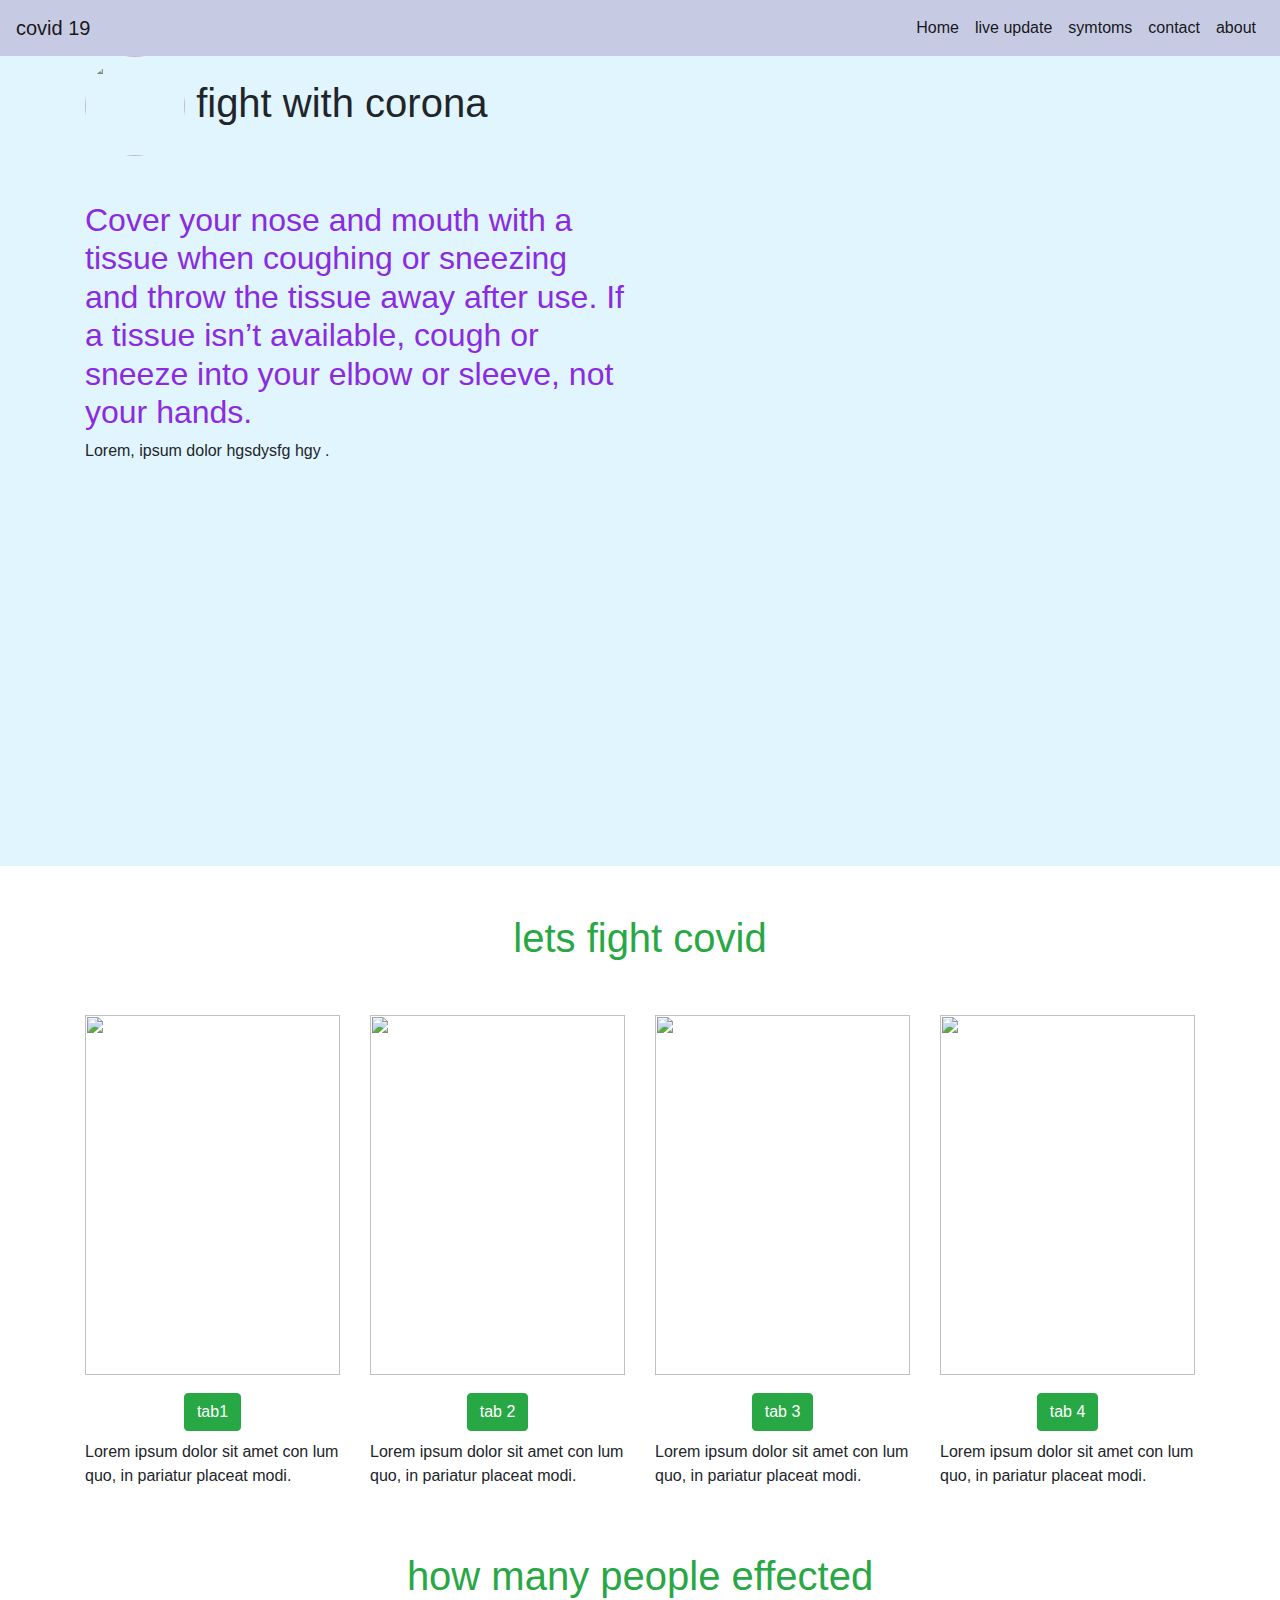
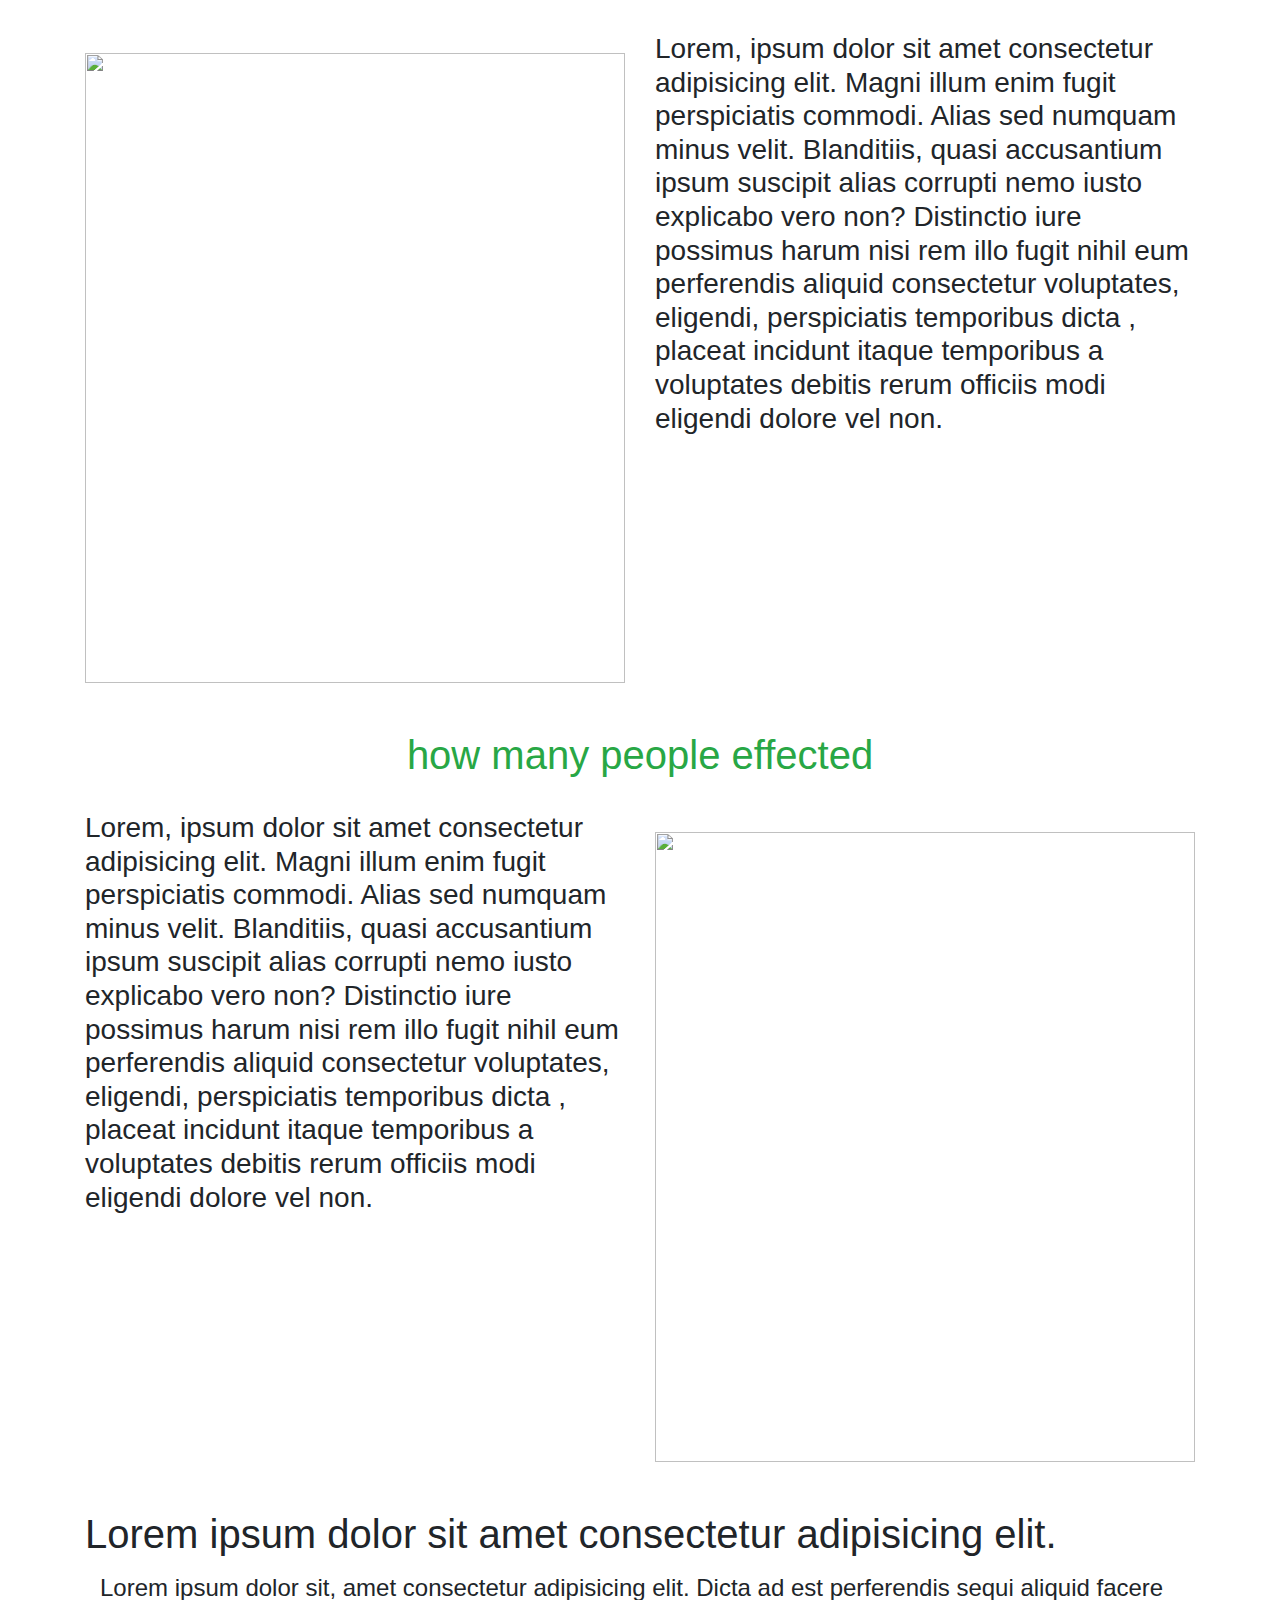
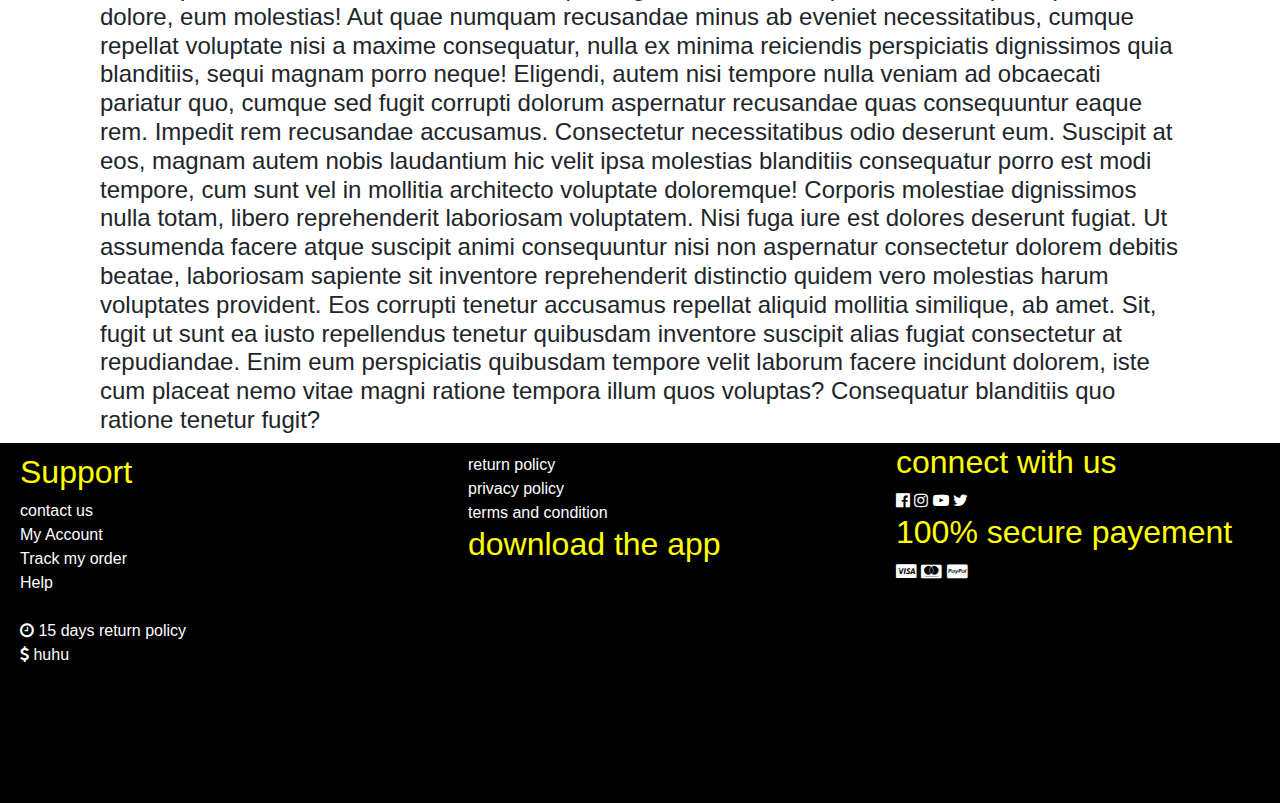
==== index.html @ e2f9624c "covid" ====
<!doctype html>
<html lang="en">

<head>
    <!-- Required meta tags -->
    <meta charset="utf-8">
    <meta name="viewport" content="width=device-width, initial-scale=1, shrink-to-fit=no">

    <!-- Bootstrap CSS -->
    <link rel="stylesheet" href="https://maxcdn.bootstrapcdn.com/bootstrap/4.0.0/css/bootstrap.min.css"
        integrity="sha384-Gn5384xqQ1aoWXA+058RXPxPg6fy4IWvTNh0E263XmFcJlSAwiGgFAW/dAiS6JXm" crossorigin="anonymous">
        
    <link rel="stylesheet" href="https://cdnjs.cloudflare.com/ajax/libs/font-awesome/4.7.0/css/font-awesome.min.css">    


    <title>Hello, world!</title>
    <link rel="stylesheet" href="style.css">
</head>

<body>
    <nav class="navbar navbar-expand-lg navbar-light bg-light">
        <a class="navbar-brand" href="#"> covid 19 </a>
        <button class="navbar-toggler" type="button" data-toggle="collapse" data-target="#navbarSupportedContent"
            aria-controls="navbarSupportedContent" aria-expanded="false" aria-label="Toggle navigation">
            <span class="navbar-toggler-icon"></span>
        </button>

        <div class="collapse navbar-collapse" id="navbarSupportedContent">
            <ul class="navbar-nav ml-auto ">
                <li class="nav-item active">
                    <a class="nav-link" href="#">Home <span class="sr-only">(current)</span></a>
                </li>
                <li class="nav-item active">
                    <a class="nav-link" href="#">live update <span class="sr-only">(current)</span></a>
                </li>

                <li class="nav-item active">
                    <a class="nav-link" href="#"> symtoms <span class="sr-only">(current)</span></a>
                </li>

                <li class="nav-item active">
                    <a class="nav-link" href="#"> contact <span class="sr-only">(current)</span></a>
                </li>

                <li class="nav-item active">
                    <a class="nav-link" href="#"> about <span class="sr-only">(current)</span></a>
                </li>

            </ul>

        </div>
    </nav>

    <section class="guru">

        <div class="container">
            <div class="row">
                <div class="col-md-6">
                    <!-- <h2 class="headh2"> 'this time to vacsine' </h2> -->
                    <h1> <span class="rotate">
                            <img src="imgs/logo-removebg-preview__4_-removebg-preview (1).png" class="coro" alt="">
                        </span>fight with corona </h1>
                    <h3 class="head3">Cover your nose and mouth with a tissue when coughing or sneezing and throw the
                        tissue away after use. If a tissue isn’t available, cough or sneeze into your elbow or sleeve,
                        not your hands.</h3>
                    <p>Lorem, ipsum dolor hgsdysfg hgy .</p>
                </div>
                <div class="col-md-6">
                    <div class="front"></div>
                </div>

            </div>
        </div>
    </section>





    <section class="redi">
        <div class="col-md-12 text-center text-success mt-5">
            <h1>lets fight covid </h1>
        </div>
        <div class="container">
            <div class="row">
                <div class="col-md-3 pop "> <img src="imgs/fdeefd3989a52b9cb650f6db6287cf89.png" class="fron" alt="">

                    <div class="text-center"> <button class="btn btn-success check " onclick="showpannel(0, '#fff')">
                            tab1</button></div>

                    <p>Lorem ipsum dolor sit amet con lum quo, in pariatur placeat modi.</p>
                </div>





                <div class="col-md-3 pop "> <img src="imgs/hakan-nural-9c3C_KojYMQ-unsplash.jpg" class="fron" alt="">
                    <div class="text-center"> <button class="btn btn-success check " onclick="showpannel(1, '#000')">
                            tab 2</button></div>
                    <p>Lorem ipsum dolor sit amet con lum quo, in pariatur placeat modi.</p>
                </div>





                <div class="col-md-3  pop"> <img src="imgs/maskmedicare-shop-J4YRRnP5eAU-unsplash.jpg" class="fron"
                        alt="">
                    <div class="text-center"> <button class="btn btn-success check" onclick="showpannel(2, '#f77336')">
                            tab 3 </button></div>
                    <p>Lorem ipsum dolor sit amet con lum quo, in pariatur placeat modi.</p>
                </div>
                <div class="col-md-3 pop "> <img
                        src="imgs/pngtree-covid-19-coronavirus-symptoms-infographic-png-image_5354434.jpg" class="fron"
                        alt="">
                    <div class="text-center"> <button class="btn btn-success check" onclick="showpannel(3, '#f44666')">
                            tab 4 </button></div>
                    <p>Lorem ipsum dolor sit amet con lum quo, in pariatur placeat modi.</p>
                </div>

            </div>
        </div>



        <div class="tabpannel   "> Lorem, ipsum dolor sit amet consectetur adipisicing elit. Consequuntur officiis
            laudantium deleniti corrupti voluptatibus fugiat quis, debitis perspiciatis facilis temporibus ipsam eveniet
            obcaecati aperiam quo porro velit impedit, qui quas beatae dolorem accusamus magnam quisquam. Voluptates
            voluptatum optio ipsa obcaecati, error porro nobis corporis aspernatur doloremque molestiae adipisci minima
            voluptate ipsum dicta fugit numquam illum autem repudiandae cum esse incidunt, rem recusandae eveniet sit?
            Quia, ipsa nihil aut possimus nobis temporibus, enim quis omnis, neque consequuntur quibusdam quisquam
            molestiae necessitatibus. </div>
        <div class="tabpannel">



            <table bgcolor="pink" width="100%" border="1px" cellpadding="8px">


                <h2> COUNTRY data </h2>


                <tr bgcolor="yellow">
                    <th> sr no.</th>
                    <th> country </th>
                    <th> new confirm </th>
                    <th> new death </th>
                    <th> new recovers</th>
                    <th>toatl confirm </th>
                    <th> toatal death</th>
                    <th>total recover</th>
                </tr>
                <tbody id="Contry-wise"></tbody>


            </table>


        </div>



        <div class="tabpannel"> tab 3 </div>
        <div class="tabpannel   "> Lorem, ipsum dolor sit amet consectetur adipisicing elit. Consequuntur officiis
            laudantium deleniti corrupti voluptatibus fugiat quis, debitis perspiciatis facilis temporibus ipsam eveniet
            obcaecati aperiam quo porro velit impedit, qui quas beatae dolorem accusamus magnam quisquam. Voluptates
            voluptatum optio ipsa obcaecati, error porro nobis corporis aspernatur doloremque molestiae adipisci minima
            voluptate ipsum dicta fugit numquam illum autem repudiandae cum esse incidunt, rem recusandae eveniet sit?
            Quia, ipsa nihil aut possimus nobis temporibus, enim quis omnis, neque consequuntur quibusdam quisquam
            molestiae necessitatibus. </div>


    </section>





    <!-- <section>
        <div class="col-md-12 text-center text-success mt-5">
            <h1>lets fight covid </h1>
        </div>
        <div class="container">
            <div class="row">
                <div class="col-md-3 "> <img src="imgs/fdeefd3989a52b9cb650f6db6287cf89.png" class="fron" alt="">
                    <h1>Lorem, ipsum </h1> <br>
                    <p>Lorem ipsum dolor sit amet con lum quo, in pariatur placeat modi.</p>
                </div>
                <div class="col-md-3 "> <img src="imgs/hakan-nural-9c3C_KojYMQ-unsplash.jpg" class="fron" alt="">
                    <h1>Lorem, ipsum </h1> <br>
                    <p>Lorem ipsum dolor sit amet con lum quo, in pariatur placeat modi.</p>
                </div>
                <div class="col-md-3 "> <img src="imgs/maskmedicare-shop-J4YRRnP5eAU-unsplash.jpg" class="fron" alt="">
                    <h1>Lorem, dolor</h1> <br>
                    <p>Lorem ipsum dolor sit amet con lum quo, in pariatur placeat modi.</p>
                </div>
                <div class="col-md-3 "> <img
                        src="imgs/pngtree-covid-19-coronavirus-symptoms-infographic-png-image_5354434.jpg" class="fron"
                        alt="">
                    <h1> , ipsum dolor.</h1> <br>
                    <p>Lorem ipsum dolor sit amet con lum quo, in pariatur placeat modi.</p>
                </div>

            </div>
        </div>

    </section> -->










    <section>
        <div class="col-md-12 text-center text-success mt-5">
            <h1>how many people effected </h1>
        </div>

        <div class="container">
            <div class="row">
                <div class="col-lg-6">
                    <img src="imgs/virus-covid-19-face-mask-coronavirus-COVID-19-shut.jpg" class="gaadi" alt="">
                </div>
                <div class="col-lg-6 mt-4">
                    <h3>Lorem, ipsum dolor sit amet consectetur adipisicing elit. Magni illum enim fugit perspiciatis
                        commodi. Alias sed numquam minus velit. Blanditiis, quasi accusantium ipsum suscipit alias
                        corrupti nemo iusto explicabo vero non? Distinctio iure possimus harum nisi rem illo fugit nihil
                        eum perferendis aliquid consectetur voluptates, eligendi, perspiciatis temporibus dicta ,
                        placeat incidunt itaque temporibus a voluptates debitis rerum officiis modi eligendi dolore vel
                        non.</h3> <br>



                </div>

            </div>
        </div>
    </section>



    <section>
        <div class="col-md-12 text-center text-success mt-5">
            <h1>how many people effected </h1>
        </div>
        <div class="container">
            <div class="row">
                <div class="col-lg-6  mt-4">
                    <h3>Lorem, ipsum dolor sit amet consectetur adipisicing elit. Magni illum enim fugit perspiciatis
                        commodi. Alias sed numquam minus velit. Blanditiis, quasi accusantium ipsum suscipit alias
                        corrupti nemo iusto explicabo vero non? Distinctio iure possimus harum nisi rem illo fugit nihil
                        eum perferendis aliquid consectetur voluptates, eligendi, perspiciatis temporibus dicta ,
                        placeat incidunt itaque temporibus a voluptates debitis rerum officiis modi eligendi dolore vel
                        non.</h3> <br>


                </div>
                <div class="col-lg-6 ">
                    <img src="imgs/06ecbbb1-6be9-4733-8623-217a39885625-369x246.jpg" class="gaadi" alt="">

                </div>
            </div>
        </div>
    </section>



    <section>
        <div class="container">
            <div class="row">
                <div class="col-md-12 mt-5"><h1> Lorem ipsum dolor sit amet consectetur adipisicing elit.</h1></div>
            </div>
            <div class="col-md-12 mt-2">
                <h4>
                    Lorem ipsum dolor sit, amet consectetur adipisicing elit. Dicta ad est perferendis sequi aliquid
                    facere dolore, eum molestias! Aut quae numquam recusandae minus ab eveniet necessitatibus, cumque
                    repellat voluptate nisi a maxime consequatur, nulla ex minima reiciendis perspiciatis dignissimos
                    quia blanditiis, sequi magnam porro neque! Eligendi, autem nisi tempore nulla veniam ad obcaecati
                    pariatur quo, cumque sed fugit corrupti dolorum aspernatur recusandae quas consequuntur eaque rem.
                    Impedit rem recusandae accusamus. Consectetur necessitatibus odio deserunt eum. Suscipit at eos,
                    magnam autem nobis laudantium hic velit ipsa molestias blanditiis consequatur porro est modi
                    tempore, cum sunt vel in mollitia architecto voluptate doloremque! Corporis molestiae dignissimos
                    nulla totam, libero reprehenderit laboriosam voluptatem. Nisi fuga iure est dolores deserunt fugiat.
                    Ut assumenda facere atque suscipit animi consequuntur nisi non aspernatur consectetur dolorem
                    debitis beatae, laboriosam sapiente sit inventore reprehenderit distinctio quidem vero molestias
                    harum voluptates provident. Eos corrupti tenetur accusamus repellat aliquid mollitia similique, ab
                    amet. Sit, fugit ut sunt ea iusto repellendus tenetur quibusdam inventore suscipit alias fugiat
                    consectetur at repudiandae. Enim eum perspiciatis quibusdam tempore velit laborum facere incidunt
                    dolorem, iste cum placeat nemo vitae magni ratione tempora illum quos voluptas? Consequatur
                    blanditiis quo ratione tenetur fugit? 
                </h4>
            </div>
        </div>
    </section>


    <!-- 
    <div id="bida">
        <p>Lorem ipsum dolor sit amet consectetur adipisicing elit. Aperiam possimus aut officia optio? Magni iste
            tenetur voluptatem nemo id, fuga eos ea optio quia necessitatibus esse repellat dolorem numquam recusandae!
            Illo eos, distinctio necessitatibus, possimus ipsum amet dolore ad in velit minus corrupti repellendus illum
            ex maiores laudantium provident maxime saepe. Repellendus, vitae. Doloribus, error.</p>
    </div> -->



    <footer class="foot"> 

        <div class="box">

            <h2 class="yellow">  Support </h2>
            <div class="data">
                 
                   
                <li>   <a href="#">contact us  </a> </li>
                <li>   <a href="#"> My Account </a> </li>
                <li>   <a href="#">Track my order  </a> </li>
                <li>   <a href="#"> Help </a> </li>
                <br>
                <i class="fa fa-clock-o" aria-hidden="true"></i>
                 15 days return policy 


                 <br>

                 <i class="fa fa-usd" aria-hidden="true"></i>

                 huhu




                
            </div>
        </div>

        <div class="center-box">
             <div class="link">
                
                             
                   
                <li>   <a href="#"> return policy  </a> </li>
                <li>   <a href="#"> privacy policy  </a> </li>
                <li>   <a href="#"> terms and condition  </a> </li>
                <!-- <li>   <a href="#">fb </a> </li> -->
 
               
            <h2 class="yellow"> download the app </h2>
                <!-- <h6>logo are here google play store</h6> -->
                    
                  <!-- <img src="get.png"  class="sp"> -->
                  <!-- <p class="inh">@2021-22 , camoindila.com</p> -->

              </div>
            

        </div>



        <div class="right-box">

         
            <h2 class="yellow"> connect with us  </h2>
            <div class="contact">
                   
                   
 <i class="fa fa-facebook-official" aria-hidden="true"></i>
 <i class="fa fa-instagram" aria-hidden="true"></i>

                  <!-- <a href="#">fb </a> -->
                  <i class="fa fa-youtube-play" aria-hidden="true"></i>
                  <i class="fa fa-twitter" aria-hidden="true"></i>

                </div>
         
            <h2 class="yellow"> 100% secure payement </h2>
            <i class="fa fa-cc-visa" aria-hidden="true"></i>
             <i class="fa fa-cc-mastercard" aria-hidden="true"></i>
             <i class="fa fa-cc-paypal" aria-hidden="true"></i>

        </div>
    </footer>


    <!-- Optional JavaScript -->
    <!-- jQuery first, then Popper.js, then Bootstrap JS -->
    <script src="load.js"></script>
    <script src="jquery-3.6.0.js"></script>
    <script>

        $.ajax({

            url: "https://api.covid19api.com/summary",

            type: "GET",
            dataType: "JSON",
            success: function (data) {
                console.log(data);
                console.log(data);
                console.log(data.Countries);


                $.each(data.Global, function (key, value) {

                    $("#global-wise").append("<tr><td>" + key + "</td>  <td>" + value + "</td>   </tr>")
                });


                var sno = 1;

                $.each(data.Countries, function (key, value) {

                    $("#Contry-wise").append("<tr>" +
                        "<td>" + sno + "</td>" +

                        "<td>" + value.Country + "</td>" +
                        "<td>" + value.NewConfirmed + "</td>" +
                        "<td>" + value.NewDeaths + "</td>" +
                        "<td>" + value.NewRecovered + "</td>" +
                        "<td>" + value.TotalConfirmed + "</td>" +
                        "<td>" + value.TotalDeaths + "</td>" +
                        "<td>" + value.TotalRecovered + "</td>" +


                        "</tr>");
                    sno++;
                });
            }

        });
    </script>

</body>

</html>
---- style.css ----
.front{
    width: 100%;
    height: 90vh;
    position:  relative;
    /* background-image: linear-gradient(rgba(0, 0, 0, 0.5), rgba(0, 0, 0, 0.5)), url(./imgs/5375689.jpg); */
    background-image:   url(./imgs/5375689.jpg);

    background-size: cover;
 }
.guru{
    background-color: #e1f5fe;
    
}
 
nav{
    background-color: #e1f5fe;
}

.bg-light {
    background-color: #c6cae2!important;
    color: black;
}

.head3{
    color: blueviolet;
    margin-top: 5vh;
    font-family: sans-serif , cursive;
    font-size: 2rem;
}
.headh2{
    margin-top: 10vh;
    color:    black;
    font-size: 3rem;

   
}

.coro{
    /* margin-top: 5vh; */
    border-radius: 12vh;
    height: 100px;
    width: 100px;
}

.rotate img{
    animation: go 3s linear infinite;
 }

@keyframes go{
    0% {transform: rotate(0);}
    100% {transform: rotate(360deg);}
   

}
.fron{
    margin-top: 5vh;
    height: 40vh;
    width: 100%;
     background-size: cover;
    


}

.gaadi{
    margin-top: 5vh;
    height: 70vh;
    width: 100%;
    background-size: cover;

}

.check{
 margin-top: 2vh;
 margin-bottom: 1vh;

 }

 .check:hover{
     background-color:  red;
     color: black;
 }

 .tabpannel{
     height:  auto;
     background-color: white;
    color:     black;
    text-align: center;
    padding-top: 105px;
    box-sizing: border-box;
    font-family: serif;
    font-size:  22px;
display: none;
justify-content: center;
 margin: 10vh;
 }
 

 /* body{
     background-color: wheat;
 } */

 .foot{
    margin: 0;
    padding: 0;
    box-sizing: border-box;
    /* position: fixed; */
    background-color: black;
    bottom: 0;
    color: white;
    width: 100%;
    height: 40vh;
    display: flex;
}

.box{
    flex-basis: 35%;
    padding: 10px 20px;
}

.center-box{
    flex-basis: 35%;
    padding: 10px 20px;
}
.foot a  {
    color: white ;
    text-decoration: none;
    list-style: none;
}

.foot li {
    list-style-type: none;
}
.yellow {
    color: yellow;
}
 
.sp{
     position:  relative;
    height: 30vh;
    /* margin-right: 22vh; */
    margin-top: -12vh;

 }
 .inh{
     color: white;
     margin-top: -10vh;

 }
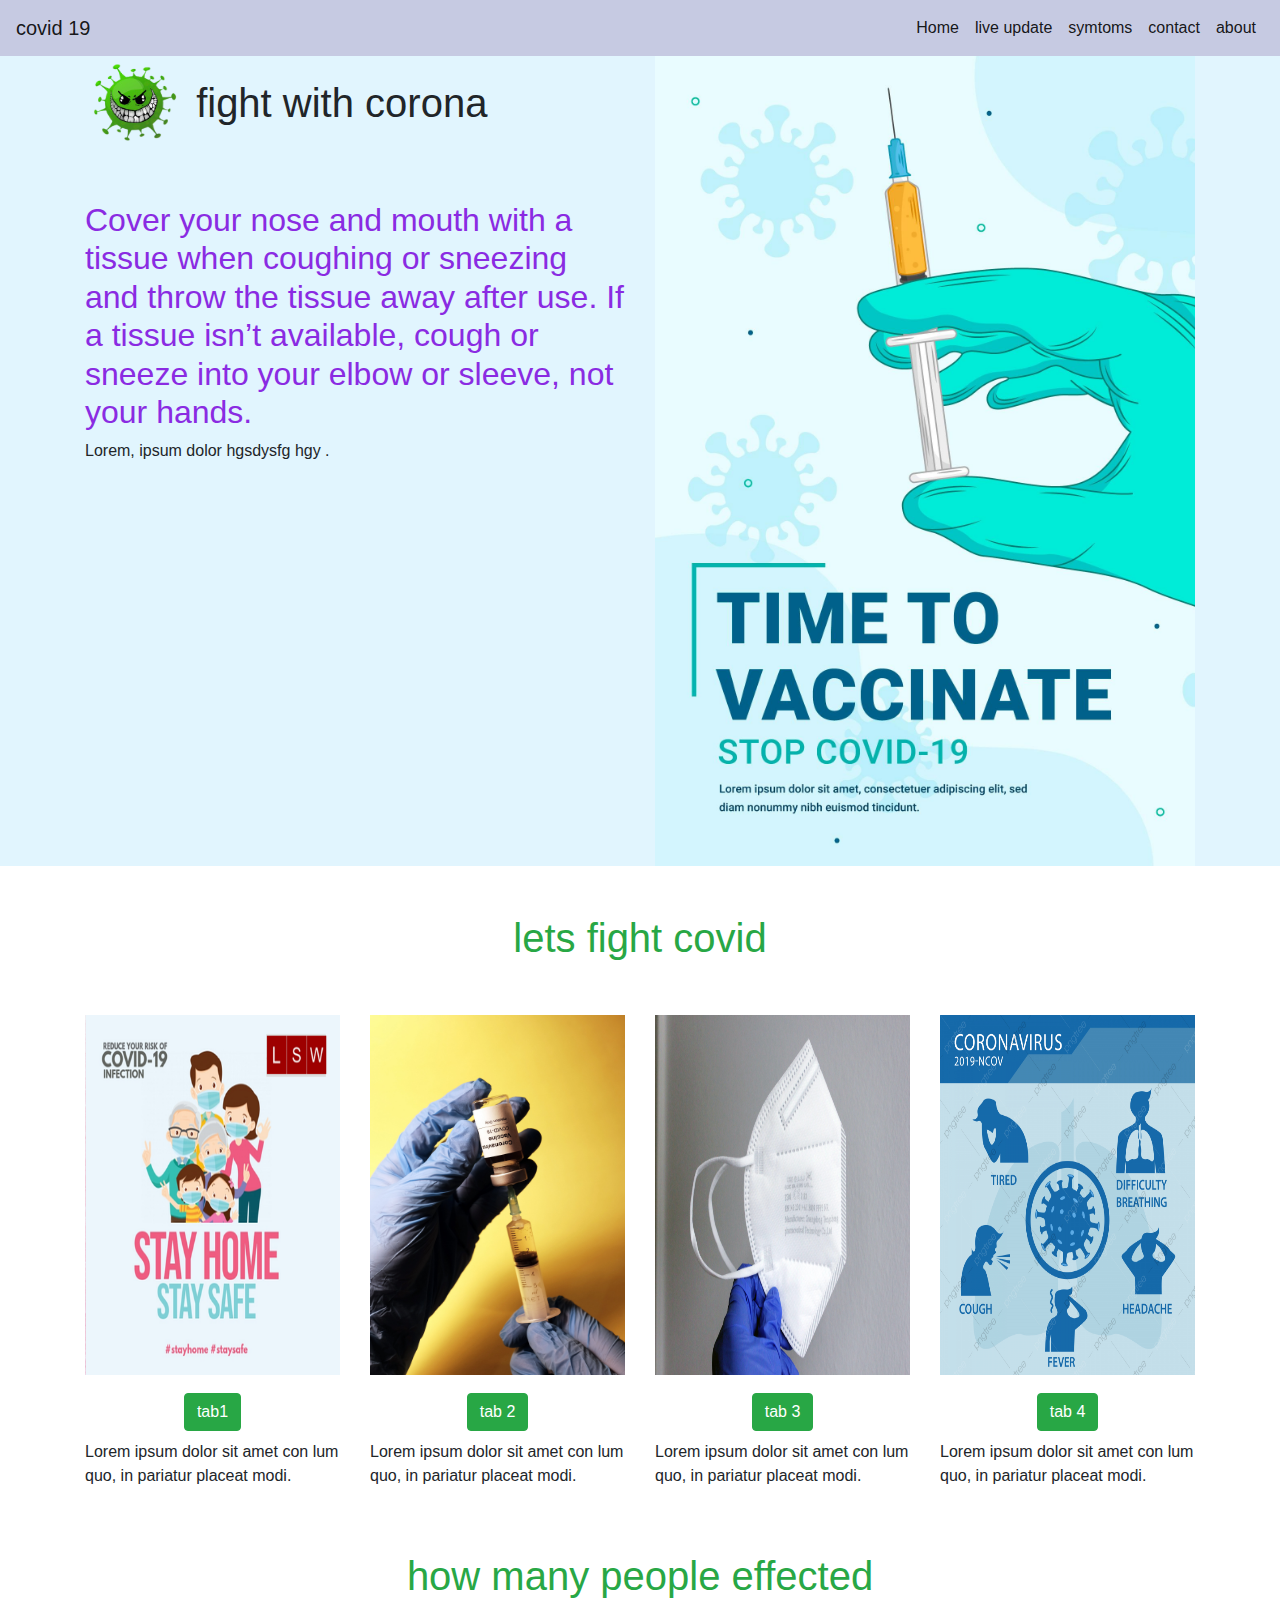
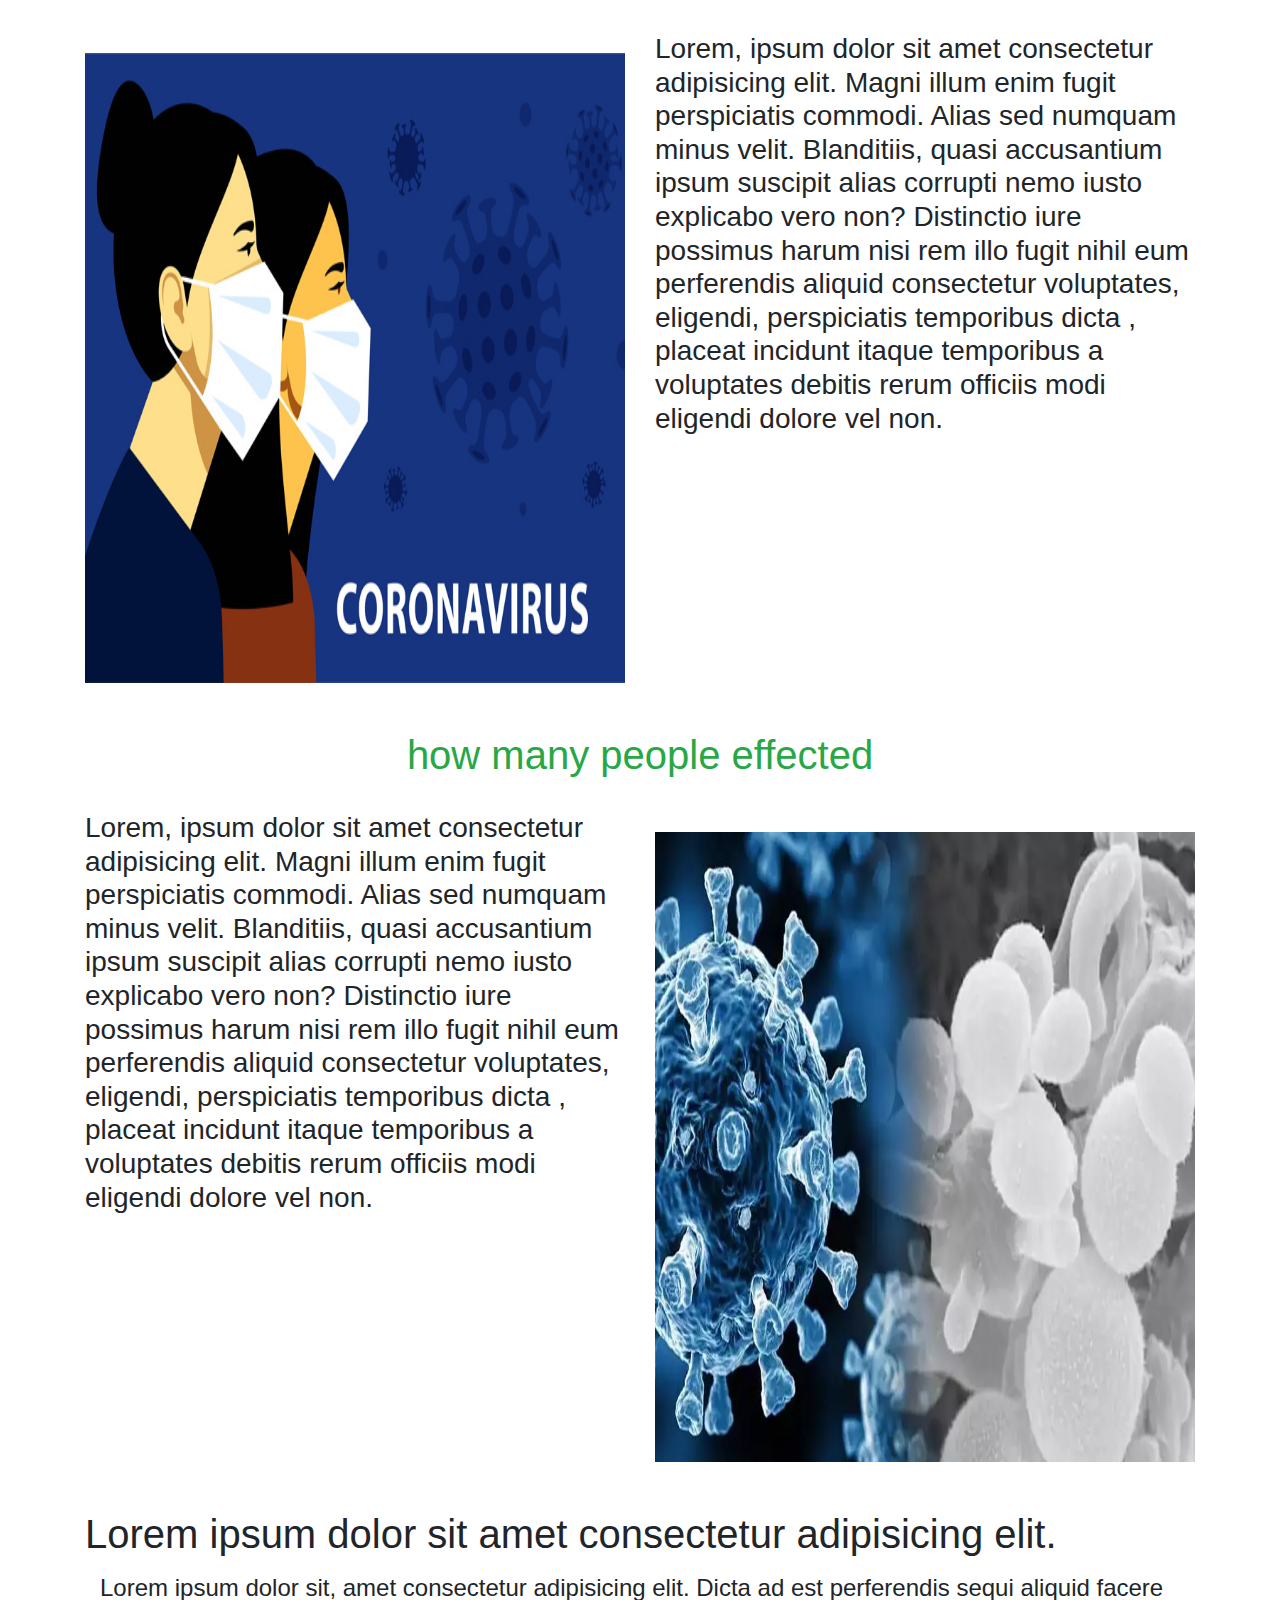
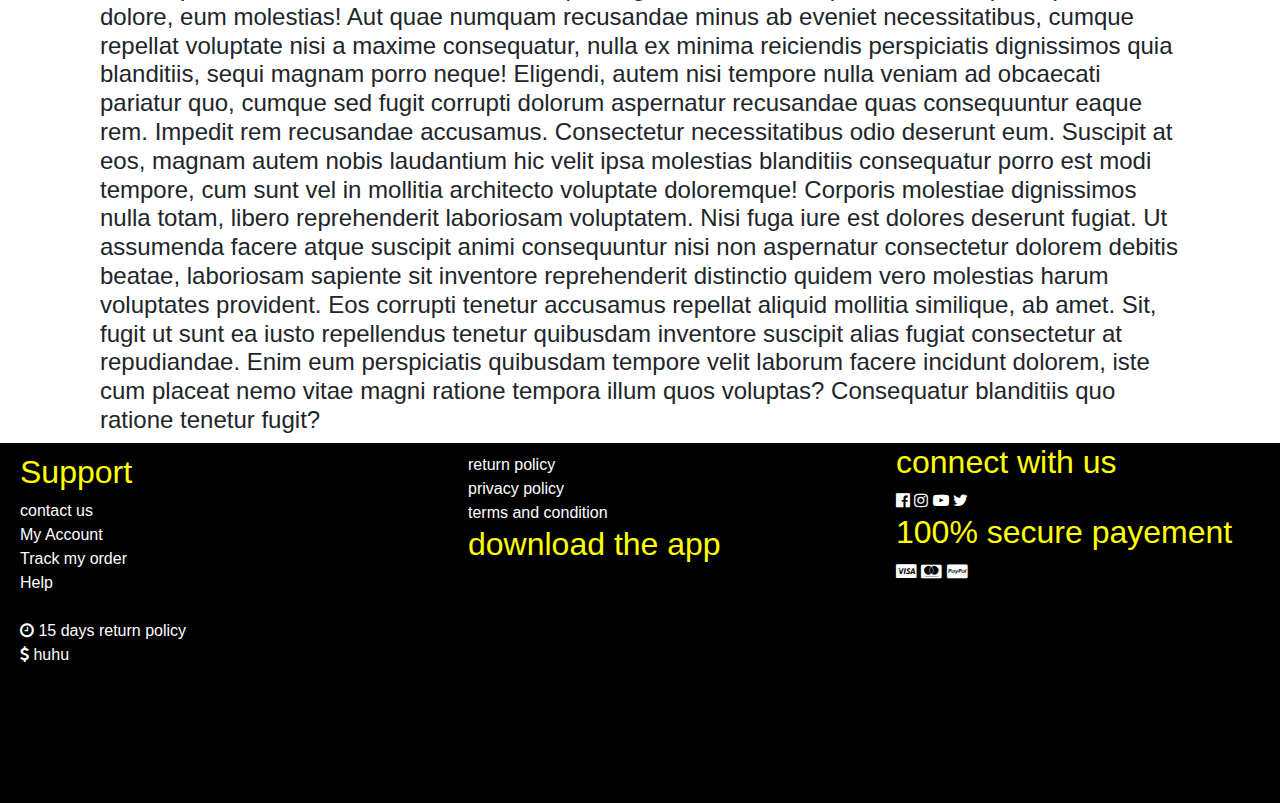
==== commit 2cffde60: "Update index.html" ====
--- a/index.html
+++ b/index.html
@@ -438,4 +438,4 @@
 
 </body>
 
-</html>+</html>
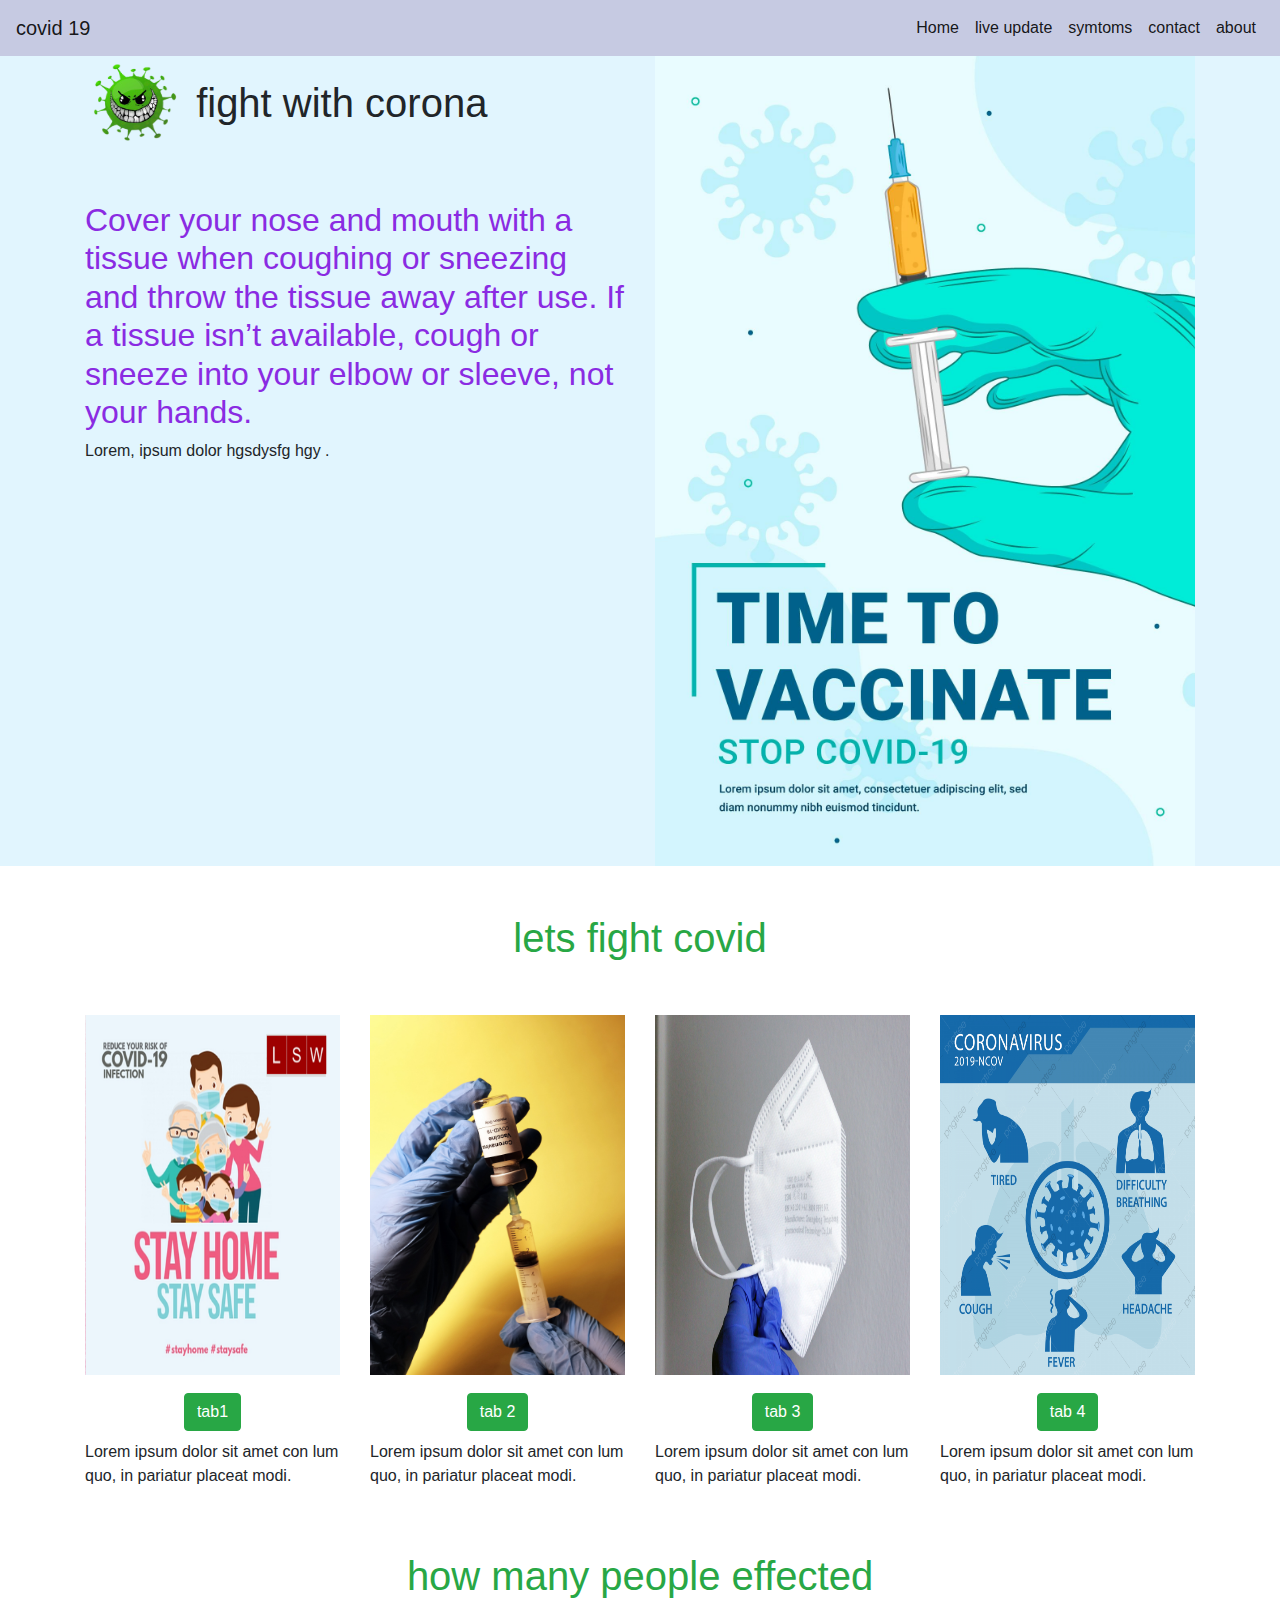
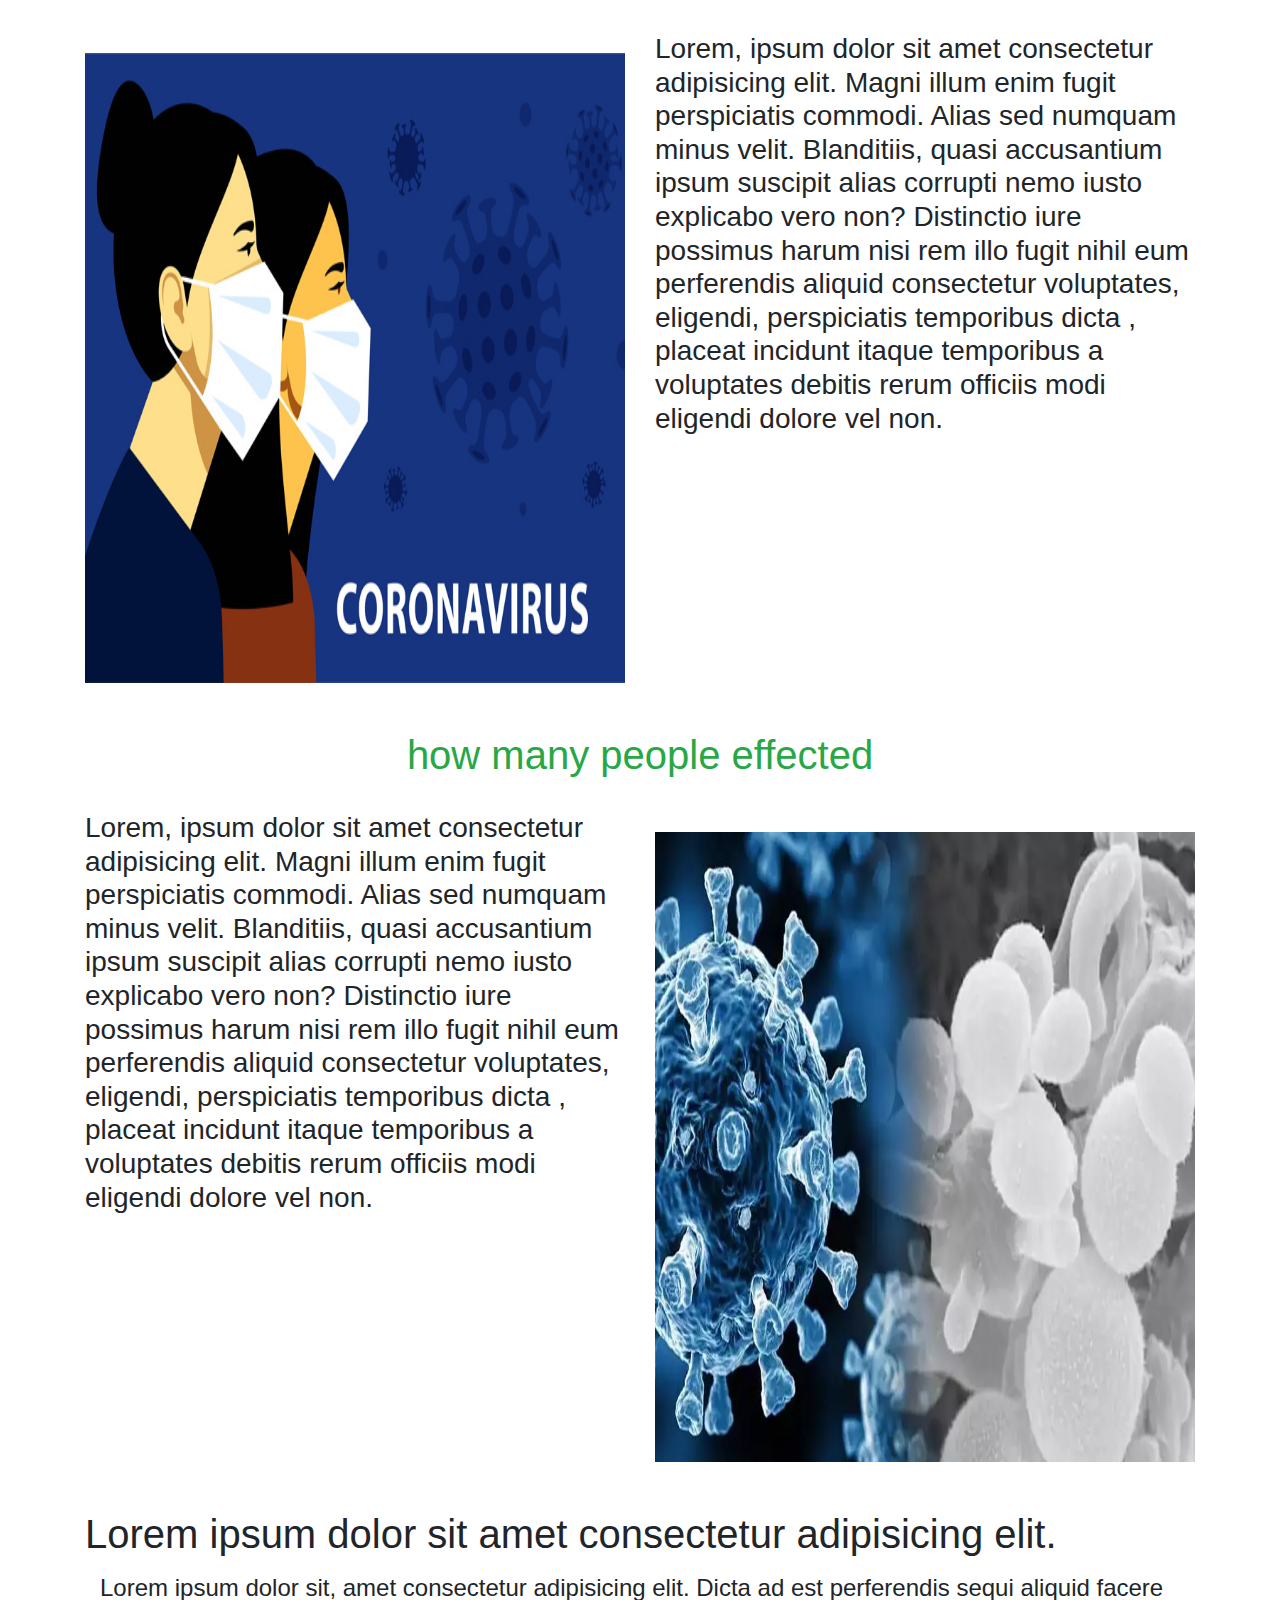
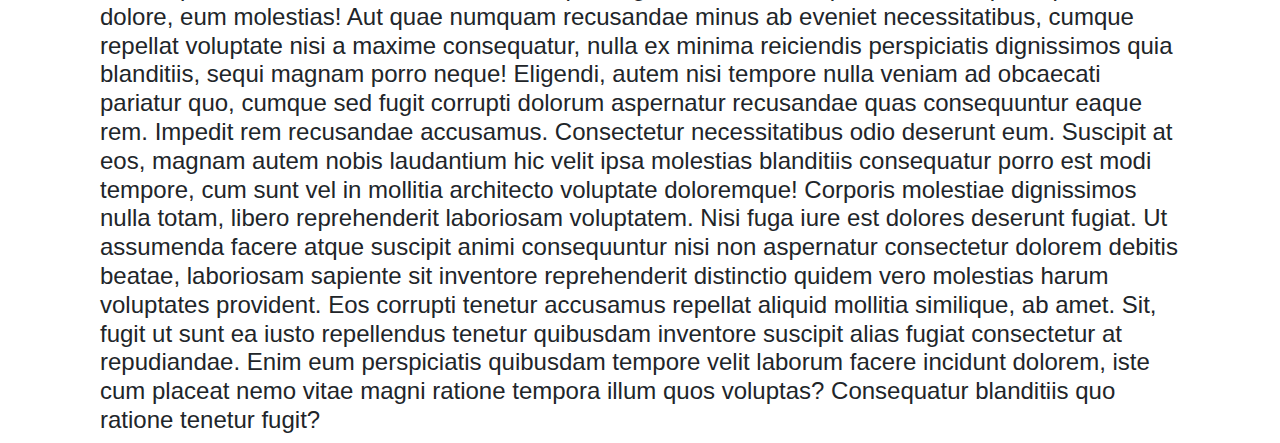
==== commit b05033c6: "Update index.html" ====
--- a/index.html
+++ b/index.html
@@ -308,84 +308,7 @@
     </div> -->
 
 
-
-    <footer class="foot"> 
-
-        <div class="box">
-
-            <h2 class="yellow">  Support </h2>
-            <div class="data">
-                 
-                   
-                <li>   <a href="#">contact us  </a> </li>
-                <li>   <a href="#"> My Account </a> </li>
-                <li>   <a href="#">Track my order  </a> </li>
-                <li>   <a href="#"> Help </a> </li>
-                <br>
-                <i class="fa fa-clock-o" aria-hidden="true"></i>
-                 15 days return policy 
-
-
-                 <br>
-
-                 <i class="fa fa-usd" aria-hidden="true"></i>
-
-                 huhu
-
-
-
-
-                
-            </div>
-        </div>
-
-        <div class="center-box">
-             <div class="link">
-                
-                             
-                   
-                <li>   <a href="#"> return policy  </a> </li>
-                <li>   <a href="#"> privacy policy  </a> </li>
-                <li>   <a href="#"> terms and condition  </a> </li>
-                <!-- <li>   <a href="#">fb </a> </li> -->
  
-               
-            <h2 class="yellow"> download the app </h2>
-                <!-- <h6>logo are here google play store</h6> -->
-                    
-                  <!-- <img src="get.png"  class="sp"> -->
-                  <!-- <p class="inh">@2021-22 , camoindila.com</p> -->
-
-              </div>
-            
-
-        </div>
-
-
-
-        <div class="right-box">
-
-         
-            <h2 class="yellow"> connect with us  </h2>
-            <div class="contact">
-                   
-                   
- <i class="fa fa-facebook-official" aria-hidden="true"></i>
- <i class="fa fa-instagram" aria-hidden="true"></i>
-
-                  <!-- <a href="#">fb </a> -->
-                  <i class="fa fa-youtube-play" aria-hidden="true"></i>
-                  <i class="fa fa-twitter" aria-hidden="true"></i>
-
-                </div>
-         
-            <h2 class="yellow"> 100% secure payement </h2>
-            <i class="fa fa-cc-visa" aria-hidden="true"></i>
-             <i class="fa fa-cc-mastercard" aria-hidden="true"></i>
-             <i class="fa fa-cc-paypal" aria-hidden="true"></i>
-
-        </div>
-    </footer>
 
 
     <!-- Optional JavaScript -->
